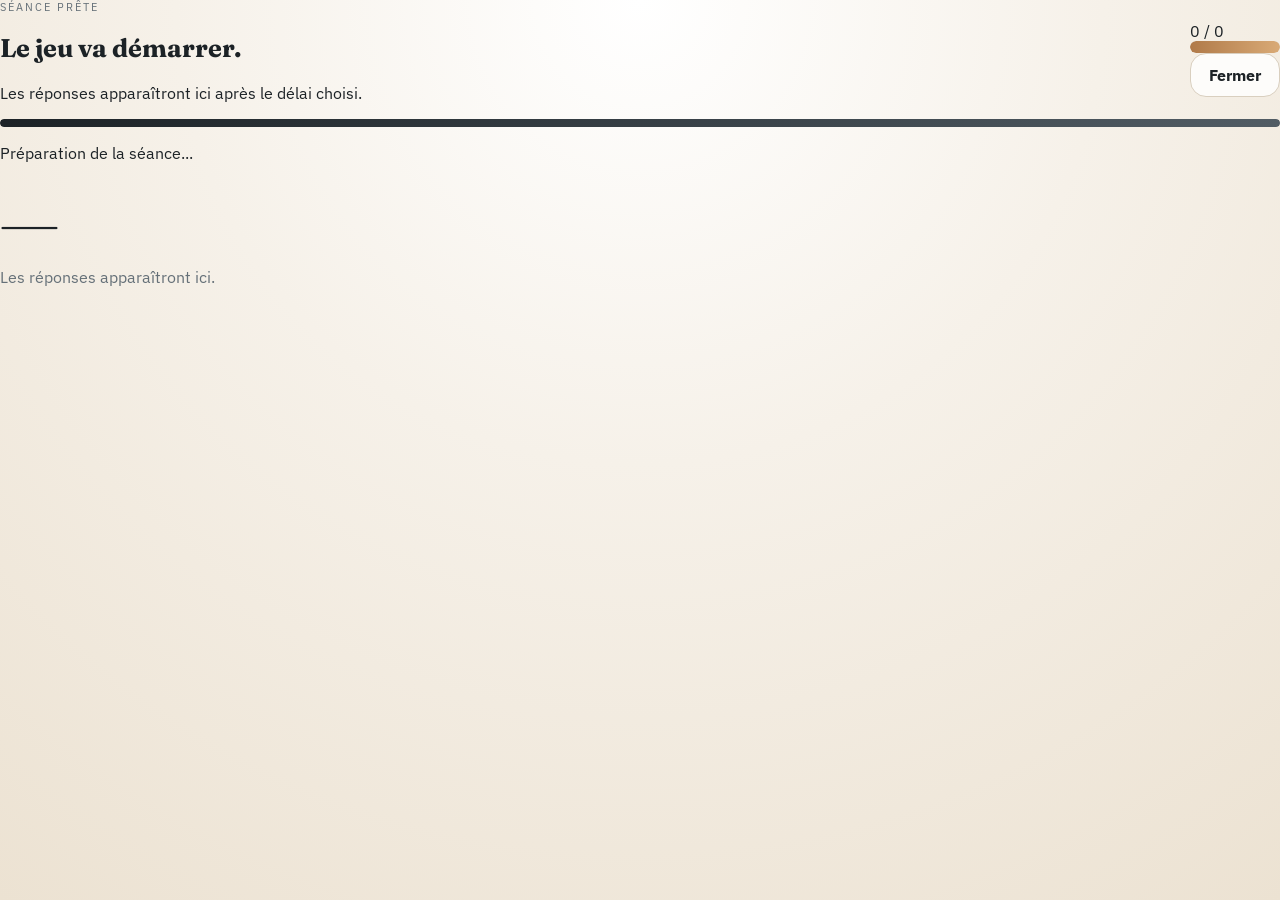
==== play.html @ 5bc0dbf6 "Refine single-page game flow and compact the Mac layout" ====
<!doctype html>
<html lang="fr">
  <head>
    <meta charset="UTF-8" />
    <meta name="viewport" content="width=device-width, initial-scale=1.0" />
    <title>MÉMOx9 — Jeu</title>
    <script src="boot.js"></script>
  </head>
  <body data-page="play">
    <main class="play-shell">
      <div class="play-version" id="version-badge" aria-label="Version de l'application"></div>

      <section class="play-card" id="play-card">
        <header class="play-topbar">
          <div>
            <p class="play-kicker" id="play-mode-label">Séance prête</p>
            <h1 class="play-title" id="play-title">Le jeu va démarrer.</h1>
            <p class="play-subtitle" id="play-subtitle">Les réponses apparaîtront ici après le délai choisi.</p>
          </div>
          <div class="play-actions-top">
            <div class="play-progress-copy" id="progress-label">0 / 0</div>
            <div class="progress-track play-progress-track">
              <div class="progress-fill" id="progress-fill"></div>
            </div>
            <button class="ghost compact" id="close-btn" type="button">Fermer</button>
          </div>
        </header>

        <div class="timer play-timer">
          <div class="timer-bar" id="timer-bar"></div>
        </div>

        <section class="question-card" id="question-card">
          <p class="play-question-meta" id="session-meta">Préparation de la séance...</p>
          <div class="play-question" id="question">—</div>
          <p class="choice-stage" id="choice-stage">Les réponses apparaîtront ici.</p>
          <div class="choices play-choices" id="choices" aria-label="Choix multiples"></div>
          <p class="feedback play-feedback" id="feedback"></p>
        </section>

        <section class="play-finish" id="finish-card" hidden>
          <p class="play-kicker">Séance terminée</p>
          <h2 class="finish-title">Bilan rapide</h2>
          <div class="summary-metrics compact-summary">
            <article class="summary-metric">
              <span class="metric-label">Score</span>
              <strong id="summary-score">0 / 0</strong>
            </article>
            <article class="summary-metric">
              <span class="metric-label">Exactitude</span>
              <strong id="summary-accuracy">0%</strong>
            </article>
            <article class="summary-metric">
              <span class="metric-label">Meilleure série</span>
              <strong id="summary-best-streak">0</strong>
            </article>
          </div>
          <p class="summary-weak" id="summary-weak">Tables à renforcer: —</p>
          <p class="summary-reco" id="summary-reco">Conseil: —</p>
          <div class="finish-actions">
            <button class="primary" id="retry-btn" type="button">Refaire cette séance</button>
            <button class="secondary" id="retry-targeted-btn" type="button">Révision ciblée</button>
            <button class="ghost" id="back-home-btn" type="button">Voir l'accueil</button>
          </div>
        </section>
      </section>
    </main>

    <div class="toast" id="toast" role="status" aria-live="polite"></div>
  </body>
</html>
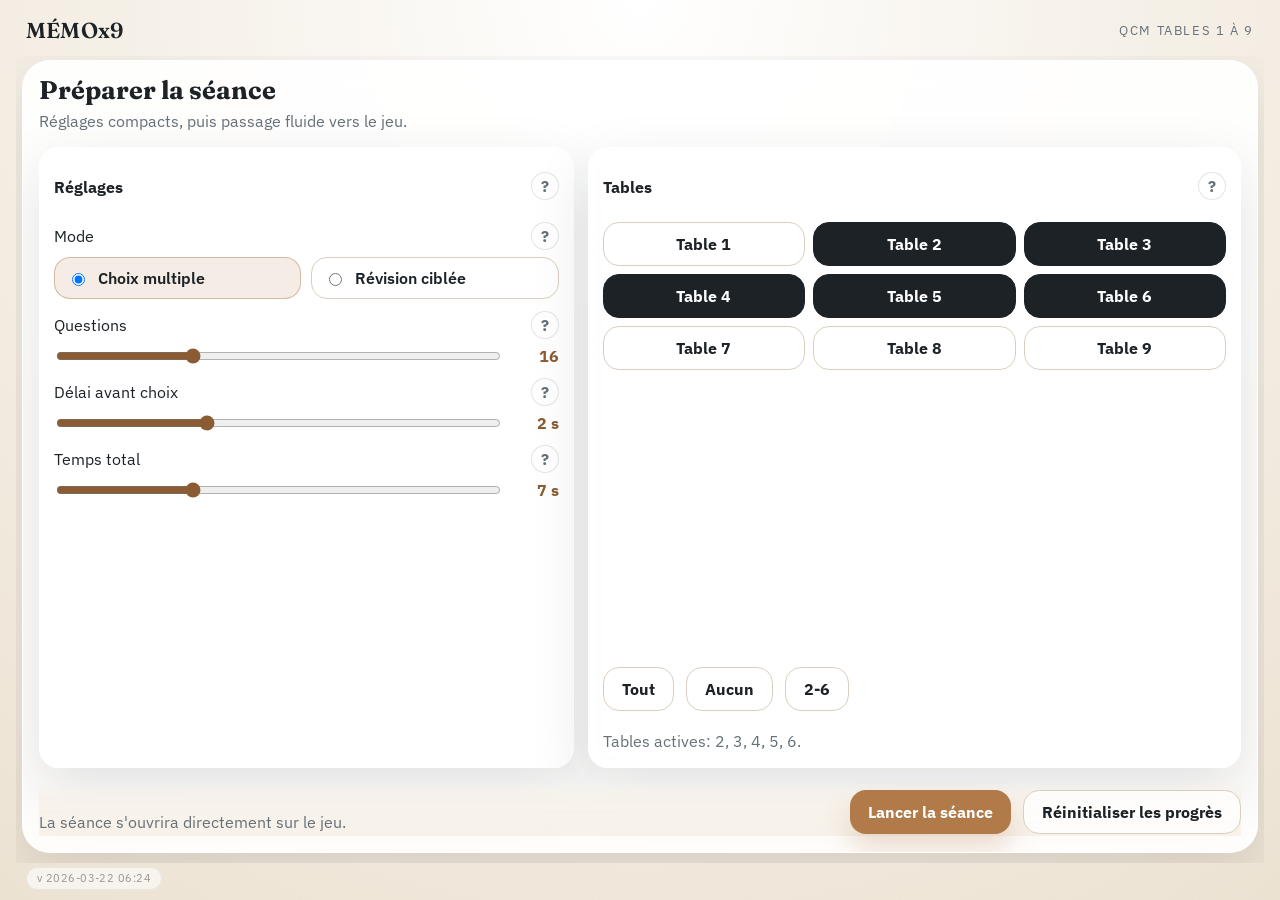
==== commit 5c52844c: "Refactor app boot and game logic with safer storage" ====
--- a/play.html
+++ b/play.html
@@ -3,69 +3,61 @@
   <head>
     <meta charset="UTF-8" />
     <meta name="viewport" content="width=device-width, initial-scale=1.0" />
-    <title>MÉMOx9 — Jeu</title>
-    <script src="boot.js"></script>
+    <title>MÉMOx9</title>
+    <meta http-equiv="refresh" content="0; url=./index.html" />
+    <style>
+      :root {
+        color-scheme: light;
+        font-family: "IBM Plex Sans", system-ui, sans-serif;
+        background: #f6f1e9;
+        color: #1c2226;
+      }
+
+      body {
+        min-height: 100vh;
+        margin: 0;
+        display: grid;
+        place-items: center;
+        padding: 24px;
+        background: radial-gradient(circle at top, #ffffff 0%, #f6f1e9 42%, #ece2d2 100%);
+      }
+
+      main {
+        max-width: 32rem;
+        padding: 24px 28px;
+        border-radius: 20px;
+        background: rgba(255, 255, 255, 0.92);
+        box-shadow: 0 22px 60px rgba(28, 34, 38, 0.12);
+        text-align: center;
+      }
+
+      h1 {
+        margin: 0 0 12px;
+        font-family: "Fraunces", Georgia, serif;
+        font-size: 1.6rem;
+      }
+
+      p {
+        margin: 0;
+        line-height: 1.5;
+      }
+
+      a {
+        color: #8b5c33;
+        font-weight: 700;
+      }
+    </style>
+    <script>
+      window.location.replace("./index.html");
+    </script>
   </head>
-  <body data-page="play">
-    <main class="play-shell">
-      <div class="play-version" id="version-badge" aria-label="Version de l'application"></div>
-
-      <section class="play-card" id="play-card">
-        <header class="play-topbar">
-          <div>
-            <p class="play-kicker" id="play-mode-label">Séance prête</p>
-            <h1 class="play-title" id="play-title">Le jeu va démarrer.</h1>
-            <p class="play-subtitle" id="play-subtitle">Les réponses apparaîtront ici après le délai choisi.</p>
-          </div>
-          <div class="play-actions-top">
-            <div class="play-progress-copy" id="progress-label">0 / 0</div>
-            <div class="progress-track play-progress-track">
-              <div class="progress-fill" id="progress-fill"></div>
-            </div>
-            <button class="ghost compact" id="close-btn" type="button">Fermer</button>
-          </div>
-        </header>
-
-        <div class="timer play-timer">
-          <div class="timer-bar" id="timer-bar"></div>
-        </div>
-
-        <section class="question-card" id="question-card">
-          <p class="play-question-meta" id="session-meta">Préparation de la séance...</p>
-          <div class="play-question" id="question">—</div>
-          <p class="choice-stage" id="choice-stage">Les réponses apparaîtront ici.</p>
-          <div class="choices play-choices" id="choices" aria-label="Choix multiples"></div>
-          <p class="feedback play-feedback" id="feedback"></p>
-        </section>
-
-        <section class="play-finish" id="finish-card" hidden>
-          <p class="play-kicker">Séance terminée</p>
-          <h2 class="finish-title">Bilan rapide</h2>
-          <div class="summary-metrics compact-summary">
-            <article class="summary-metric">
-              <span class="metric-label">Score</span>
-              <strong id="summary-score">0 / 0</strong>
-            </article>
-            <article class="summary-metric">
-              <span class="metric-label">Exactitude</span>
-              <strong id="summary-accuracy">0%</strong>
-            </article>
-            <article class="summary-metric">
-              <span class="metric-label">Meilleure série</span>
-              <strong id="summary-best-streak">0</strong>
-            </article>
-          </div>
-          <p class="summary-weak" id="summary-weak">Tables à renforcer: —</p>
-          <p class="summary-reco" id="summary-reco">Conseil: —</p>
-          <div class="finish-actions">
-            <button class="primary" id="retry-btn" type="button">Refaire cette séance</button>
-            <button class="secondary" id="retry-targeted-btn" type="button">Révision ciblée</button>
-            <button class="ghost" id="back-home-btn" type="button">Voir l'accueil</button>
-          </div>
-        </section>
-      </section>
+  <body>
+    <main>
+      <h1>Redirection vers MÉMOx9</h1>
+      <p>
+        Cette ancienne page de jeu n'est plus utilisée. Si la redirection ne démarre pas automatiquement,
+        ouvre <a href="./index.html">la page principale</a>.
+      </p>
     </main>
-
-    <div class="toast" id="toast" role="status" aria-live="polite"></div>
   </body>
 </html>
